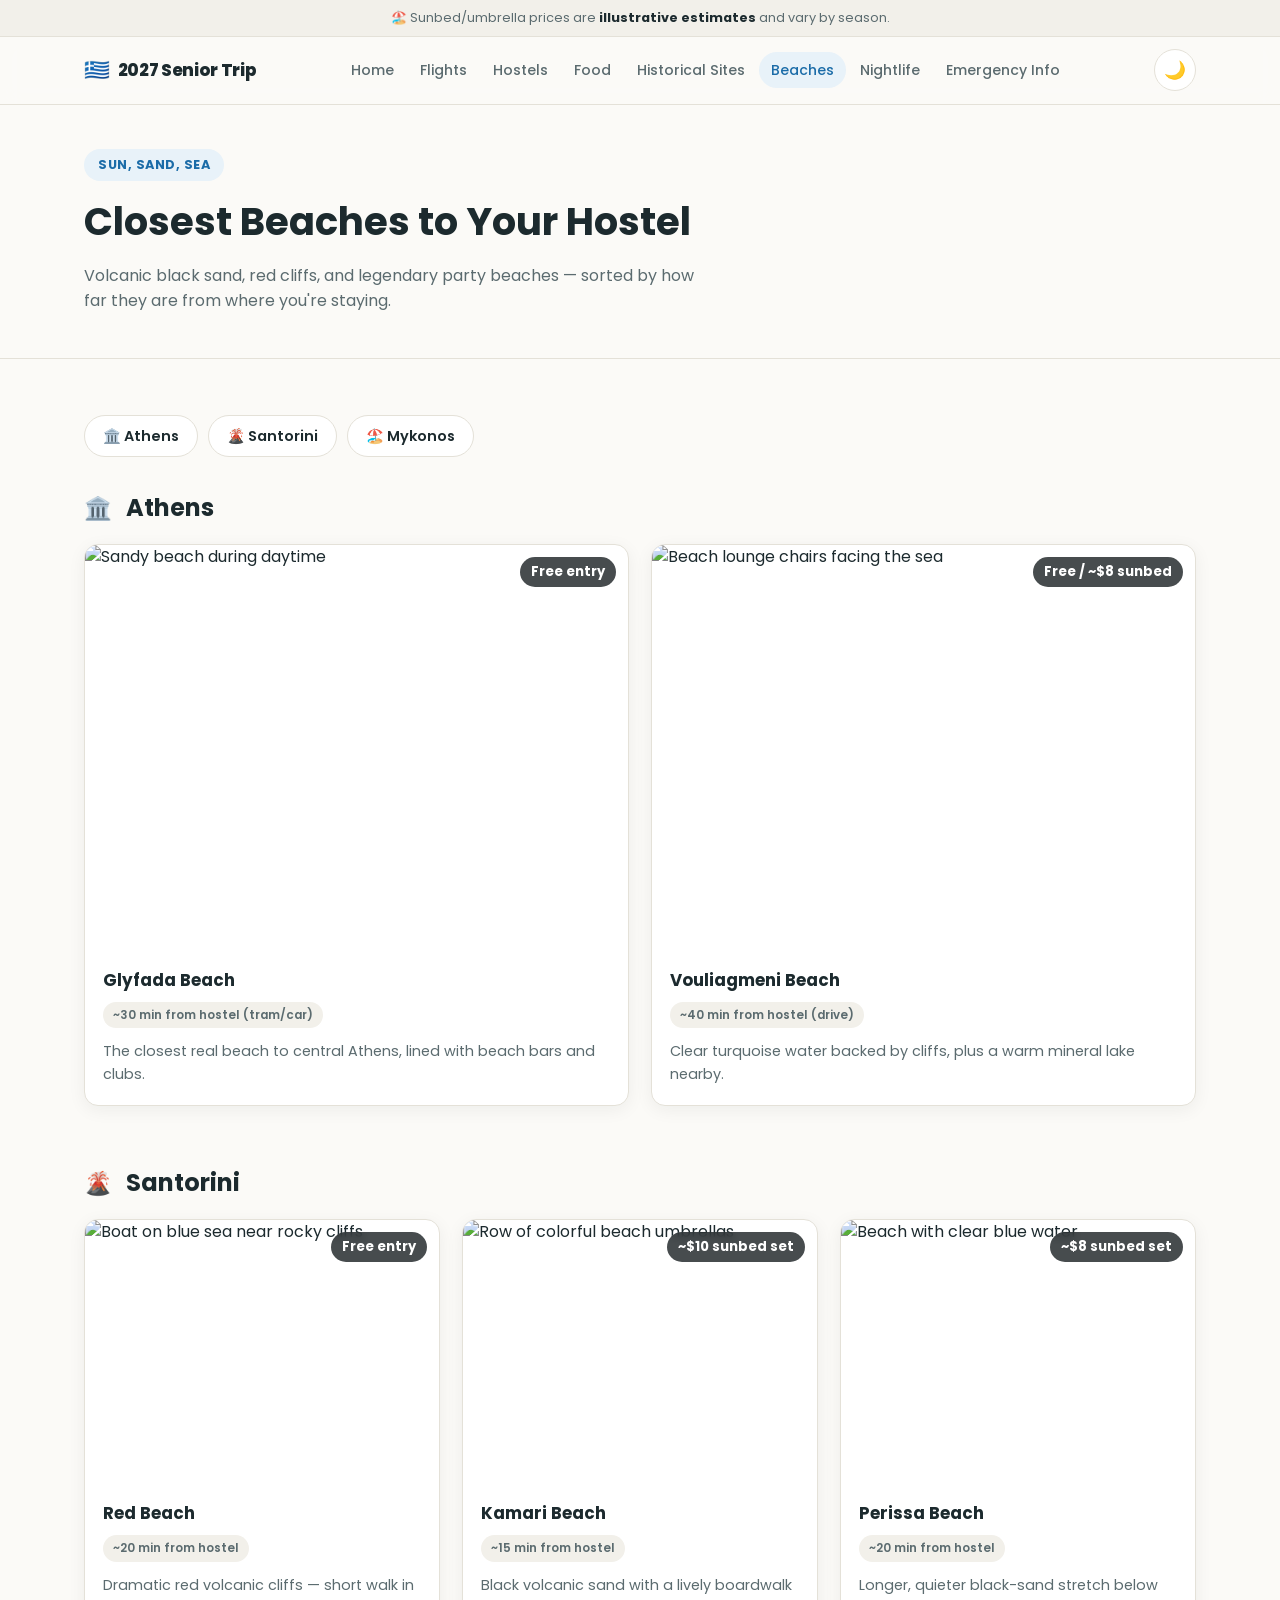
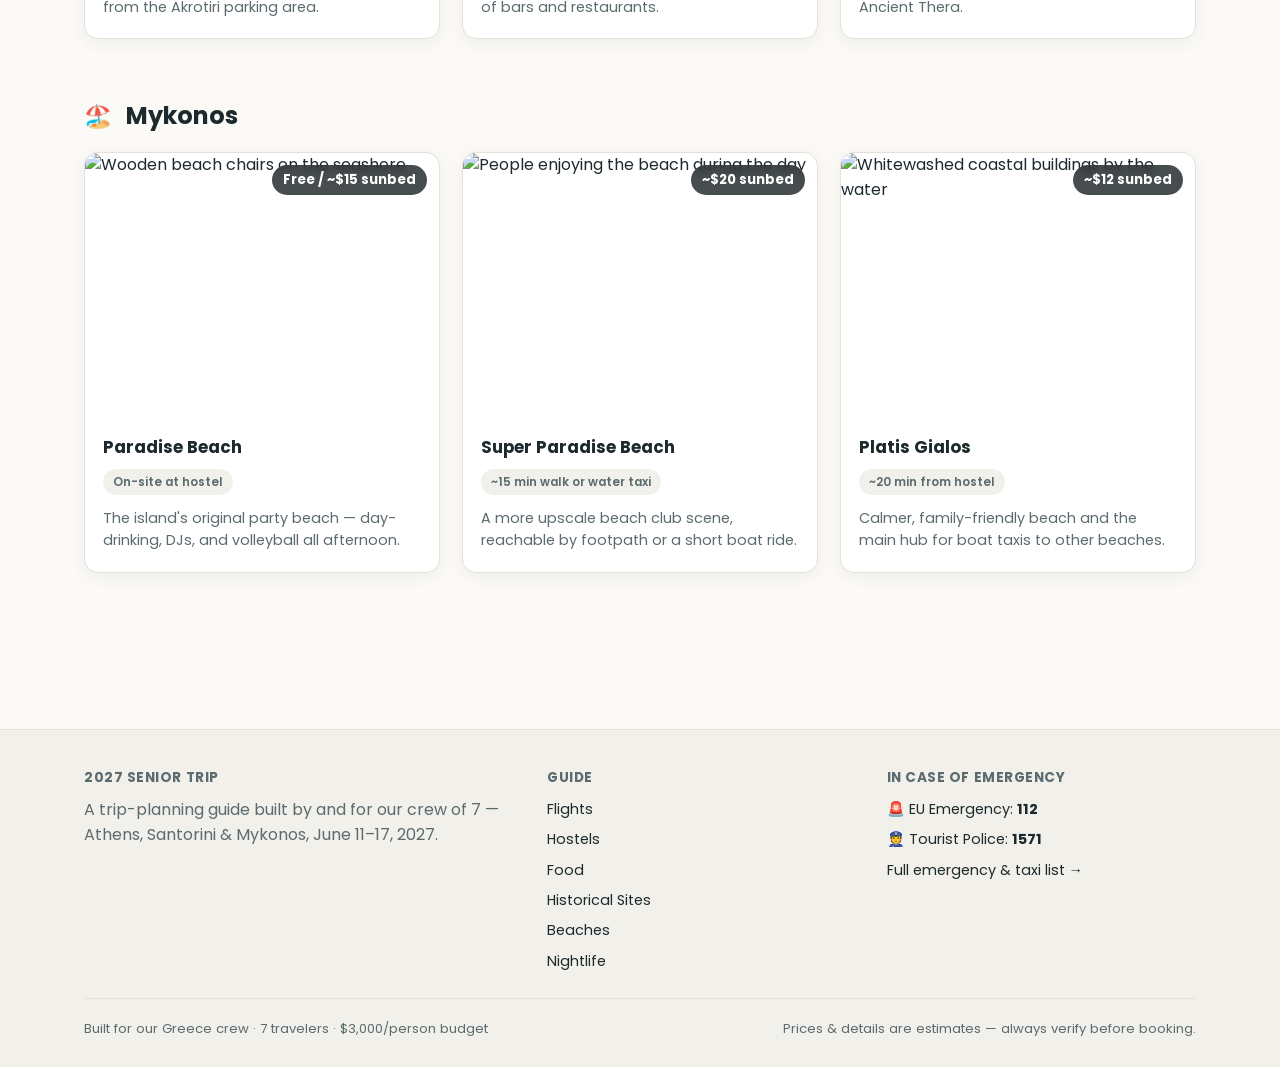
==== beaches.html @ 50410cc0 "Initial commit" ====
<!DOCTYPE html>
<html lang="en">
<head>
<meta charset="UTF-8">
<meta name="viewport" content="width=device-width, initial-scale=1.0">
<title>Beaches — 2027 Senior Trip</title>
<link rel="preconnect" href="https://fonts.googleapis.com">
<link href="https://fonts.googleapis.com/css2?family=Poppins:wght@400;500;600;700;800&display=swap" rel="stylesheet">
<link rel="stylesheet" href="css/style.css">
</head>
<body>

<div class="disclaimer-strip">🏖️ Sunbed/umbrella prices are <b>illustrative estimates</b> and vary by season.</div>

<nav class="site-nav">
  <div class="nav-inner">
    <a href="index.html" class="brand"><span class="flag">🇬🇷</span> 2027 Senior Trip</a>
    <ul class="nav-links">
      <li><a href="index.html">Home</a></li>
      <li><a href="flights.html">Flights</a></li>
      <li><a href="hostels.html">Hostels</a></li>
      <li><a href="food.html">Food</a></li>
      <li><a href="historical-sites.html">Historical Sites</a></li>
      <li><a href="beaches.html">Beaches</a></li>
      <li><a href="nightlife.html">Nightlife</a></li>
      <li><a href="emergency.html">Emergency Info</a></li>
    </ul>
    <div class="nav-right">
      <button class="theme-toggle" aria-label="Toggle dark mode">🌙</button>
      <button class="nav-toggle" aria-label="Toggle menu">☰</button>
    </div>
  </div>
</nav>

<header class="page-header">
  <div class="container">
    <span class="eyebrow">Sun, sand, sea</span>
    <h1>Closest Beaches to Your Hostel</h1>
    <p class="lede">Volcanic black sand, red cliffs, and legendary party beaches — sorted by how far they are from where you're staying.</p>
  </div>
</header>

<section>
  <div class="container">
    <div class="island-tabs">
      <a href="#athens">🏛️ Athens</a>
      <a href="#santorini">🌋 Santorini</a>
      <a href="#mykonos">🏖️ Mykonos</a>
    </div>

    <!-- ATHENS -->
    <div class="island-block" id="athens">
      <div class="island-block-head"><span class="island-flag">🏛️</span><h2>Athens</h2></div>
      <div class="grid grid-2">

        <div class="card">
          <div class="card-img">
            <img src="https://images.unsplash.com/photo-1565588514814-6a9e7bcd7657?auto=format&fit=crop&w=700&q=80" alt="Sandy beach during daytime">
            <span class="card-price-badge">Free entry</span>
          </div>
          <div class="card-body">
            <h3>Glyfada Beach</h3>
            <div class="card-meta"><span class="chip dist">~30 min from hostel (tram/car)</span></div>
            <p class="card-desc">The closest real beach to central Athens, lined with beach bars and clubs.</p>
          </div>
        </div>

        <div class="card">
          <div class="card-img">
            <img src="https://images.unsplash.com/photo-1471085507142-12355181f804?auto=format&fit=crop&w=700&q=80" alt="Beach lounge chairs facing the sea">
            <span class="card-price-badge">Free / ~$8 sunbed</span>
          </div>
          <div class="card-body">
            <h3>Vouliagmeni Beach</h3>
            <div class="card-meta"><span class="chip dist">~40 min from hostel (drive)</span></div>
            <p class="card-desc">Clear turquoise water backed by cliffs, plus a warm mineral lake nearby.</p>
          </div>
        </div>

      </div>
    </div>

    <!-- SANTORINI -->
    <div class="island-block" id="santorini">
      <div class="island-block-head"><span class="island-flag">🌋</span><h2>Santorini</h2></div>
      <div class="grid grid-3">

        <div class="card">
          <div class="card-img">
            <img src="https://images.unsplash.com/photo-1616763866684-b215941fae5e?auto=format&fit=crop&w=700&q=80" alt="Boat on blue sea near rocky cliffs">
            <span class="card-price-badge">Free entry</span>
          </div>
          <div class="card-body">
            <h3>Red Beach</h3>
            <div class="card-meta"><span class="chip dist">~20 min from hostel</span></div>
            <p class="card-desc">Dramatic red volcanic cliffs — short walk in from the Akrotiri parking area.</p>
          </div>
        </div>

        <div class="card">
          <div class="card-img">
            <img src="https://images.unsplash.com/photo-1561917657-09bd994eb04a?auto=format&fit=crop&w=700&q=80" alt="Row of colorful beach umbrellas">
            <span class="card-price-badge">~$10 sunbed set</span>
          </div>
          <div class="card-body">
            <h3>Kamari Beach</h3>
            <div class="card-meta"><span class="chip dist">~15 min from hostel</span></div>
            <p class="card-desc">Black volcanic sand with a lively boardwalk of bars and restaurants.</p>
          </div>
        </div>

        <div class="card">
          <div class="card-img">
            <img src="https://images.unsplash.com/photo-1664118145742-f2ad1c09c10b?auto=format&fit=crop&w=700&q=80" alt="Beach with clear blue water">
            <span class="card-price-badge">~$8 sunbed set</span>
          </div>
          <div class="card-body">
            <h3>Perissa Beach</h3>
            <div class="card-meta"><span class="chip dist">~20 min from hostel</span></div>
            <p class="card-desc">Longer, quieter black-sand stretch below Ancient Thera.</p>
          </div>
        </div>

      </div>
    </div>

    <!-- MYKONOS -->
    <div class="island-block" id="mykonos">
      <div class="island-block-head"><span class="island-flag">🏖️</span><h2>Mykonos</h2></div>
      <div class="grid grid-3">

        <div class="card">
          <div class="card-img">
            <img src="https://images.unsplash.com/photo-1602584386319-fa8eb4361c2c?auto=format&fit=crop&w=700&q=80" alt="Wooden beach chairs on the seashore">
            <span class="card-price-badge">Free / ~$15 sunbed</span>
          </div>
          <div class="card-body">
            <h3>Paradise Beach</h3>
            <div class="card-meta"><span class="chip dist">On-site at hostel</span></div>
            <p class="card-desc">The island's original party beach — day-drinking, DJs, and volleyball all afternoon.</p>
          </div>
        </div>

        <div class="card">
          <div class="card-img">
            <img src="https://images.unsplash.com/photo-1629271997643-6a1099968839?auto=format&fit=crop&w=700&q=80" alt="People enjoying the beach during the day">
            <span class="card-price-badge">~$20 sunbed</span>
          </div>
          <div class="card-body">
            <h3>Super Paradise Beach</h3>
            <div class="card-meta"><span class="chip dist">~15 min walk or water taxi</span></div>
            <p class="card-desc">A more upscale beach club scene, reachable by footpath or a short boat ride.</p>
          </div>
        </div>

        <div class="card">
          <div class="card-img">
            <img src="https://images.unsplash.com/photo-1602008194020-13ac6665ebdb?auto=format&fit=crop&w=700&q=80" alt="Whitewashed coastal buildings by the water">
            <span class="card-price-badge">~$12 sunbed</span>
          </div>
          <div class="card-body">
            <h3>Platis Gialos</h3>
            <div class="card-meta"><span class="chip dist">~20 min from hostel</span></div>
            <p class="card-desc">Calmer, family-friendly beach and the main hub for boat taxis to other beaches.</p>
          </div>
        </div>

      </div>
    </div>

  </div>
</section>

<footer>
  <div class="container">
    <div class="footer-grid">
      <div>
        <h4>2027 Senior Trip</h4>
        <p>A trip-planning guide built by and for our crew of 7 — Athens, Santorini &amp; Mykonos, June 11–17, 2027.</p>
      </div>
      <div>
        <h4>Guide</h4>
        <ul>
          <li><a href="flights.html">Flights</a></li>
          <li><a href="hostels.html">Hostels</a></li>
          <li><a href="food.html">Food</a></li>
          <li><a href="historical-sites.html">Historical Sites</a></li>
          <li><a href="beaches.html">Beaches</a></li>
          <li><a href="nightlife.html">Nightlife</a></li>
        </ul>
      </div>
      <div>
        <h4>In Case of Emergency</h4>
        <ul>
          <li>🚨 EU Emergency: <b>112</b></li>
          <li>👮 Tourist Police: <b>1571</b></li>
          <li><a href="emergency.html">Full emergency &amp; taxi list →</a></li>
        </ul>
      </div>
    </div>
    <div class="footer-bottom">
      <span>Built for our Greece crew · 7 travelers · $3,000/person budget</span>
      <span>Prices &amp; details are estimates — always verify before booking.</span>
    </div>
  </div>
</footer>

<script src="js/main.js"></script>
</body>
</html>
---- css/style.css ----
/* ===== 2027 Senior Trip — Design System ===== */

:root {
  --bg: #fbfaf7;
  --bg-alt: #f2f0ea;
  --card-bg: #ffffff;
  --text: #1c2a2e;
  --text-muted: #5b6b6f;
  --border: #e4e1d8;
  --accent: #1b6ca8;      /* aegean blue */
  --accent-2: #e0793e;    /* sunset terracotta */
  --accent-soft: #e8f2f9;
  --shadow: 0 4px 18px rgba(20, 30, 40, 0.06);
  --shadow-hover: 0 10px 28px rgba(20, 30, 40, 0.12);
  --radius: 14px;
  --nav-h: 68px;
  --max-w: 1160px;
  --success: #2e7d5b;
  --danger: #c23b3b;
}

[data-theme="dark"] {
  --bg: #12181c;
  --bg-alt: #1a2226;
  --card-bg: #1c262b;
  --text: #eef1f2;
  --text-muted: #9aabb0;
  --border: #2a353a;
  --accent: #5aa9dd;
  --accent-2: #f0975a;
  --accent-soft: #1f3140;
  --shadow: 0 4px 18px rgba(0, 0, 0, 0.35);
  --shadow-hover: 0 10px 30px rgba(0, 0, 0, 0.5);
}

* { box-sizing: border-box; }
html { scroll-behavior: smooth; }

body {
  margin: 0;
  font-family: 'Poppins', -apple-system, BlinkMacSystemFont, 'Segoe UI', Roboto, sans-serif;
  background: var(--bg);
  color: var(--text);
  transition: background .25s ease, color .25s ease;
  line-height: 1.55;
}

img { max-width: 100%; display: block; object-fit: cover; }
a { color: inherit; text-decoration: none; }
h1, h2, h3, h4 { font-weight: 700; line-height: 1.2; margin: 0 0 .5em; }
p { margin: 0 0 1em; color: var(--text-muted); }
.container { max-width: var(--max-w); margin: 0 auto; padding: 0 24px; }

/* ===== Nav ===== */
.site-nav {
  position: sticky; top: 0; z-index: 100;
  height: var(--nav-h);
  display: flex; align-items: center;
  background: color-mix(in srgb, var(--bg) 88%, transparent);
  backdrop-filter: blur(10px);
  border-bottom: 1px solid var(--border);
}
.nav-inner {
  width: 100%; max-width: var(--max-w); margin: 0 auto; padding: 0 24px;
  display: flex; align-items: center; justify-content: space-between;
}
.brand {
  display: flex; align-items: center; gap: 8px; flex-shrink: 0;
  font-weight: 800; font-size: 1.05rem; letter-spacing: -.02em; white-space: nowrap;
}
.brand .flag { font-size: 1.3rem; }
.nav-links {
  display: flex; align-items: center; gap: 2px; list-style: none; margin: 0; padding: 0;
}
.nav-links li { margin: 0; }
.nav-links a {
  padding: 8px 12px; border-radius: 999px; font-size: .88rem; font-weight: 500;
  color: var(--text-muted); transition: background .2s, color .2s;
  white-space: nowrap;
}
@media (max-width: 1080px) and (min-width: 881px) {
  .nav-links a { padding: 8px 9px; font-size: .8rem; }
}
.nav-links a:hover, .nav-links a.active {
  background: var(--accent-soft); color: var(--accent);
}
.nav-right { display: flex; align-items: center; gap: 10px; }

.theme-toggle {
  width: 42px; height: 42px; border-radius: 50%;
  border: 1px solid var(--border); background: var(--card-bg);
  display: flex; align-items: center; justify-content: center;
  cursor: pointer; font-size: 1.1rem; transition: transform .15s, box-shadow .2s;
}
.theme-toggle:hover { box-shadow: var(--shadow); transform: translateY(-1px); }

.nav-toggle {
  display: none; width: 42px; height: 42px; border-radius: 10px;
  border: 1px solid var(--border); background: var(--card-bg); cursor: pointer;
  font-size: 1.2rem;
}

@media (max-width: 880px) {
  .nav-links {
    position: fixed; top: var(--nav-h); left: 0; right: 0;
    flex-direction: column; align-items: stretch; gap: 4px;
    background: var(--bg); border-bottom: 1px solid var(--border);
    padding: 10px 16px 16px; transform: translateY(-130%); opacity: 0;
    transition: transform .25s ease, opacity .25s ease; pointer-events: none;
  }
  .nav-links.open { transform: translateY(0); opacity: 1; pointer-events: auto; }
  .nav-links a { display: block; padding: 12px 14px; }
  .nav-toggle { display: block; }
}

/* ===== Hero ===== */
.hero {
  position: relative; padding: 64px 0 56px; overflow: hidden;
}
.hero-grid {
  display: grid; grid-template-columns: 1.1fr .9fr; gap: 40px; align-items: center;
}
.hero-grid > * { min-width: 0; }
@media (max-width: 760px) {
  .hero-grid { grid-template-columns: 1fr; }
  .hero-media { order: -1; }
}
.eyebrow {
  display: inline-flex; align-items: center; gap: 8px;
  background: var(--accent-soft); color: var(--accent);
  font-size: .8rem; font-weight: 700; letter-spacing: .04em; text-transform: uppercase;
  padding: 6px 14px; border-radius: 999px; margin-bottom: 18px;
}
.hero h1 { font-size: clamp(2.1rem, 4.2vw, 3.2rem); margin-bottom: .35em; }
.hero .lede { font-size: 1.08rem; max-width: 46ch; }
.hero-stats { display: flex; gap: 28px; margin-top: 28px; flex-wrap: wrap; }
.hero-stat .num { font-size: 1.5rem; font-weight: 800; color: var(--accent); }
.hero-stat .label { font-size: .82rem; color: var(--text-muted); }
.hero-media {
  border-radius: 20px; overflow: hidden; box-shadow: var(--shadow-hover);
  aspect-ratio: 4/3;
}
.hero-media img { width: 100%; height: 100%; }

/* Page header for inner pages */
.page-header { padding: 44px 0 28px; border-bottom: 1px solid var(--border); }
.page-header h1 { font-size: clamp(1.8rem, 3vw, 2.4rem); }
.page-header .lede { max-width: 62ch; }

/* ===== Buttons ===== */
.btn {
  display: inline-flex; align-items: center; gap: 8px;
  padding: 12px 22px; border-radius: 999px; font-weight: 600; font-size: .95rem;
  border: 1px solid transparent; cursor: pointer; transition: transform .15s, box-shadow .2s, background .2s;
}
.btn-primary { background: var(--accent); color: #fff; }
.btn-primary:hover { transform: translateY(-2px); box-shadow: var(--shadow-hover); }
.btn-ghost { background: var(--card-bg); border-color: var(--border); color: var(--text); }
.btn-ghost:hover { border-color: var(--accent); color: var(--accent); }
.btn-sm { padding: 8px 16px; font-size: .82rem; }

/* ===== Sections ===== */
section { padding: 56px 0; }
.section-head { display: flex; align-items: flex-end; justify-content: space-between; gap: 20px; margin-bottom: 30px; flex-wrap: wrap; }
.section-head h2 { font-size: clamp(1.4rem, 2.4vw, 1.9rem); }
.section-tag { color: var(--accent-2); font-weight: 700; font-size: .8rem; text-transform: uppercase; letter-spacing: .05em; }

.alt-bg { background: var(--bg-alt); }

/* Island quick nav tabs */
.island-tabs {
  display: flex; gap: 10px; flex-wrap: wrap; margin-bottom: 34px;
}
.island-tabs a {
  padding: 9px 18px; border-radius: 999px; border: 1px solid var(--border);
  background: var(--card-bg); font-weight: 600; font-size: .9rem;
}
.island-tabs a:hover { border-color: var(--accent); color: var(--accent); }

.island-block { margin-bottom: 60px; scroll-margin-top: calc(var(--nav-h) + 16px); }
.island-block-head { display: flex; align-items: center; gap: 14px; margin-bottom: 18px; }
.island-block-head h2 { margin: 0; }
.island-flag { font-size: 1.4rem; }

/* ===== Cards / Grid ===== */
.grid { display: grid; gap: 22px; }
.grid-3 { grid-template-columns: repeat(3, 1fr); }
.grid-2 { grid-template-columns: repeat(2, 1fr); }
.grid-4 { grid-template-columns: repeat(4, 1fr); }
@media (max-width: 960px) { .grid-3, .grid-4 { grid-template-columns: repeat(2, 1fr); } }
@media (max-width: 620px) { .grid-3, .grid-4, .grid-2 { grid-template-columns: 1fr; } }

.card {
  background: var(--card-bg); border: 1px solid var(--border); border-radius: var(--radius);
  overflow: hidden; box-shadow: var(--shadow); transition: transform .2s, box-shadow .2s;
  display: flex; flex-direction: column;
}
.card:hover { transform: translateY(-4px); box-shadow: var(--shadow-hover); }
.card-img { aspect-ratio: 4/3; overflow: hidden; position: relative; }
.card-img img { width: 100%; height: 100%; transition: transform .4s ease; }
.card:hover .card-img img { transform: scale(1.06); }
.card-price-badge {
  position: absolute; top: 12px; right: 12px;
  background: rgba(20,26,29,.78); color: #fff; font-weight: 700; font-size: .82rem;
  padding: 5px 11px; border-radius: 999px; backdrop-filter: blur(4px);
}
.card-body { padding: 18px 18px 20px; display: flex; flex-direction: column; gap: 8px; flex: 1; }
.card-body h3 { font-size: 1.05rem; margin-bottom: 2px; }
.card-meta { display: flex; flex-wrap: wrap; gap: 6px; margin: 2px 0 4px; }
.chip {
  font-size: .74rem; font-weight: 600; padding: 4px 10px; border-radius: 999px;
  background: var(--accent-soft); color: var(--accent); display: inline-flex; align-items: center; gap: 4px;
}
.chip.rating { background: #fff4e0; color: #a8681a; }
[data-theme="dark"] .chip.rating { background: #3a2d18; color: #f0b35a; }
.chip.dist { background: var(--bg-alt); color: var(--text-muted); }
.card-desc { font-size: .9rem; margin-bottom: 0; }
.card-foot { margin-top: auto; padding-top: 10px; border-top: 1px dashed var(--border); font-size: .82rem; color: var(--text-muted); display: flex; justify-content: space-between; gap: 10px; }

/* Distance list */
.dist-list { list-style: none; margin: 0; padding: 0; display: flex; flex-direction: column; gap: 6px; }
.dist-list li { display: flex; justify-content: space-between; font-size: .85rem; color: var(--text-muted); border-bottom: 1px dotted var(--border); padding-bottom: 6px; }
.dist-list li:last-child { border-bottom: none; }
.dist-list b { color: var(--text); font-weight: 600; }

/* Flight comparison table */
.table-wrap { overflow-x: auto; border-radius: var(--radius); border: 1px solid var(--border); }
table { width: 100%; border-collapse: collapse; background: var(--card-bg); min-width: 620px; }
th, td { text-align: left; padding: 14px 16px; font-size: .9rem; border-bottom: 1px solid var(--border); }
th { background: var(--bg-alt); color: var(--text-muted); font-weight: 700; font-size: .78rem; text-transform: uppercase; letter-spacing: .04em; }
tr:last-child td { border-bottom: none; }
td.price { font-weight: 800; color: var(--accent); }

/* Budget bar */
.budget-wrap { display: grid; grid-template-columns: 1.1fr .9fr; gap: 30px; align-items: start; }
@media (max-width: 860px) { .budget-wrap { grid-template-columns: 1fr; } }
.budget-row { display: flex; align-items: center; gap: 14px; margin-bottom: 16px; }
.budget-row .label { width: 130px; font-size: .88rem; font-weight: 600; flex-shrink: 0; }
.budget-row .bar-track { flex: 1; height: 10px; border-radius: 999px; background: var(--bg-alt); overflow: hidden; }
.budget-row .bar-fill { height: 100%; border-radius: 999px; background: linear-gradient(90deg, var(--accent), var(--accent-2)); }
.budget-row .amt { width: 64px; text-align: right; font-size: .85rem; font-weight: 700; }
.budget-total { display: flex; justify-content: space-between; align-items: baseline; padding-top: 14px; margin-top: 6px; border-top: 1px solid var(--border); }
.budget-total .num { font-size: 1.8rem; font-weight: 800; color: var(--accent); }

/* Itinerary timeline */
.timeline { position: relative; padding-left: 30px; }
.timeline::before { content: ''; position: absolute; left: 9px; top: 6px; bottom: 6px; width: 2px; background: var(--border); }
.tl-item { position: relative; padding-bottom: 26px; }
.tl-item:last-child { padding-bottom: 0; }
.tl-item::before { content: ''; position: absolute; left: -30px; top: 4px; width: 18px; height: 18px; border-radius: 50%; background: var(--accent-soft); border: 2px solid var(--accent); }
.tl-day { font-size: .78rem; font-weight: 700; color: var(--accent-2); text-transform: uppercase; letter-spacing: .04em; }
.tl-item h4 { margin: 2px 0 4px; font-size: 1.05rem; }

/* Emergency numbers */
.emergency-banner {
  background: var(--accent-2); color: #fff; border-radius: var(--radius);
  padding: 20px 26px; display: flex; justify-content: space-between; align-items: center;
  gap: 16px; flex-wrap: wrap; margin-bottom: 40px;
}
.emergency-banner strong { font-size: 1.1rem; }
.num-card { background: var(--card-bg); border: 1px solid var(--border); border-radius: var(--radius); padding: 20px; text-align: center; box-shadow: var(--shadow); }
.num-card .digits { font-size: 1.7rem; font-weight: 800; color: var(--danger); letter-spacing: .02em; }
.num-card .who { font-weight: 600; margin-top: 4px; }
.num-card .sub { font-size: .8rem; color: var(--text-muted); }

.info-callout {
  background: var(--accent-soft); border: 1px solid var(--border); border-left: 4px solid var(--accent);
  border-radius: 10px; padding: 16px 18px; font-size: .88rem; color: var(--text);
}
.info-callout b { color: var(--accent); }
.warn-callout { border-left-color: var(--danger); background: color-mix(in srgb, var(--danger) 8%, var(--bg-alt)); }

/* Footer */
footer { border-top: 1px solid var(--border); padding: 40px 0 28px; margin-top: 40px; background: var(--bg-alt); }
.footer-grid { display: grid; grid-template-columns: 1.4fr 1fr 1fr; gap: 30px; margin-bottom: 26px; }
@media (max-width: 700px) { .footer-grid { grid-template-columns: 1fr; } }
.footer-grid h4 { font-size: .85rem; text-transform: uppercase; letter-spacing: .04em; color: var(--text-muted); margin-bottom: 12px; }
.footer-grid ul { list-style: none; margin: 0; padding: 0; display: flex; flex-direction: column; gap: 8px; font-size: .9rem; }
.footer-bottom { border-top: 1px solid var(--border); padding-top: 20px; font-size: .82rem; color: var(--text-muted); display: flex; justify-content: space-between; flex-wrap: wrap; gap: 10px; }

.disclaimer-strip {
  background: var(--bg-alt); border-bottom: 1px solid var(--border);
  font-size: .8rem; color: var(--text-muted); text-align: center; padding: 8px 16px;
}
.disclaimer-strip b { color: var(--text); }

/* Utility */
.mt-0 { margin-top: 0; }
.text-center { text-align: center; }
.flex-center { display: flex; align-items: center; justify-content: center; }
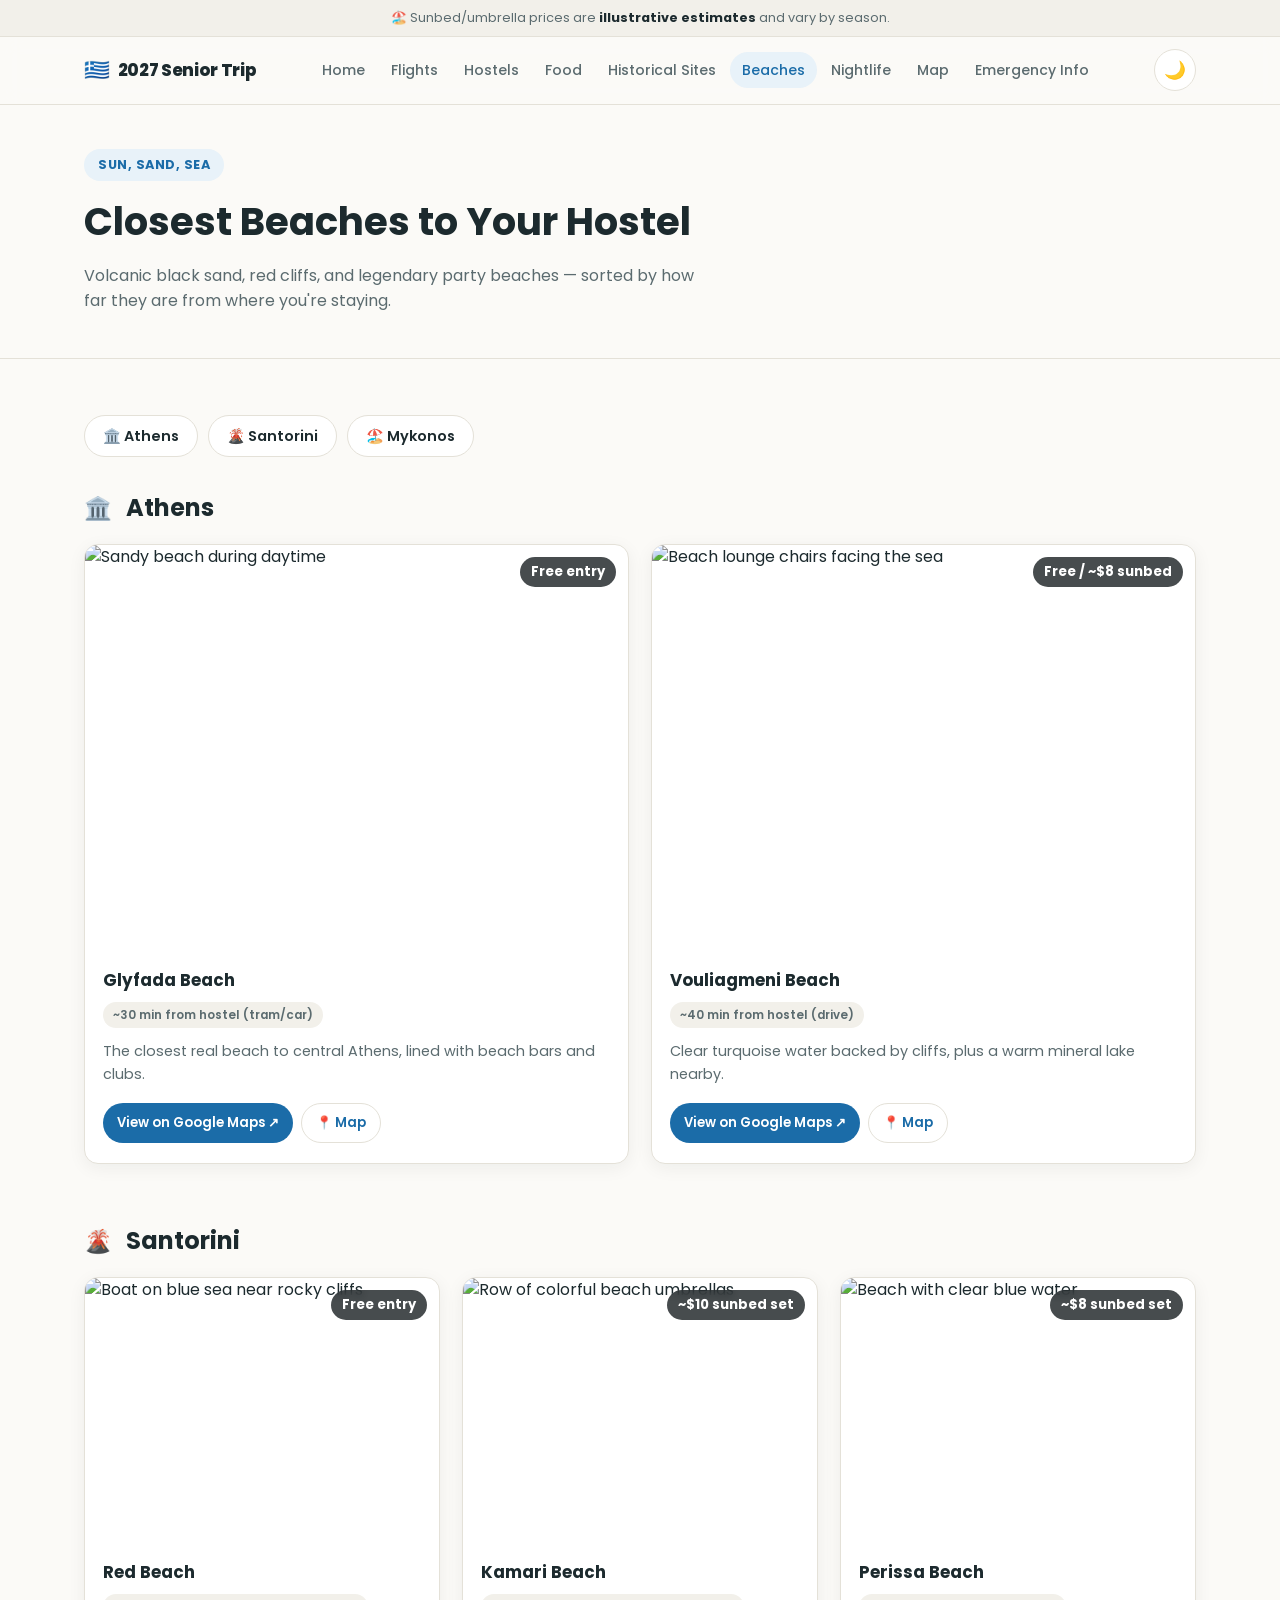
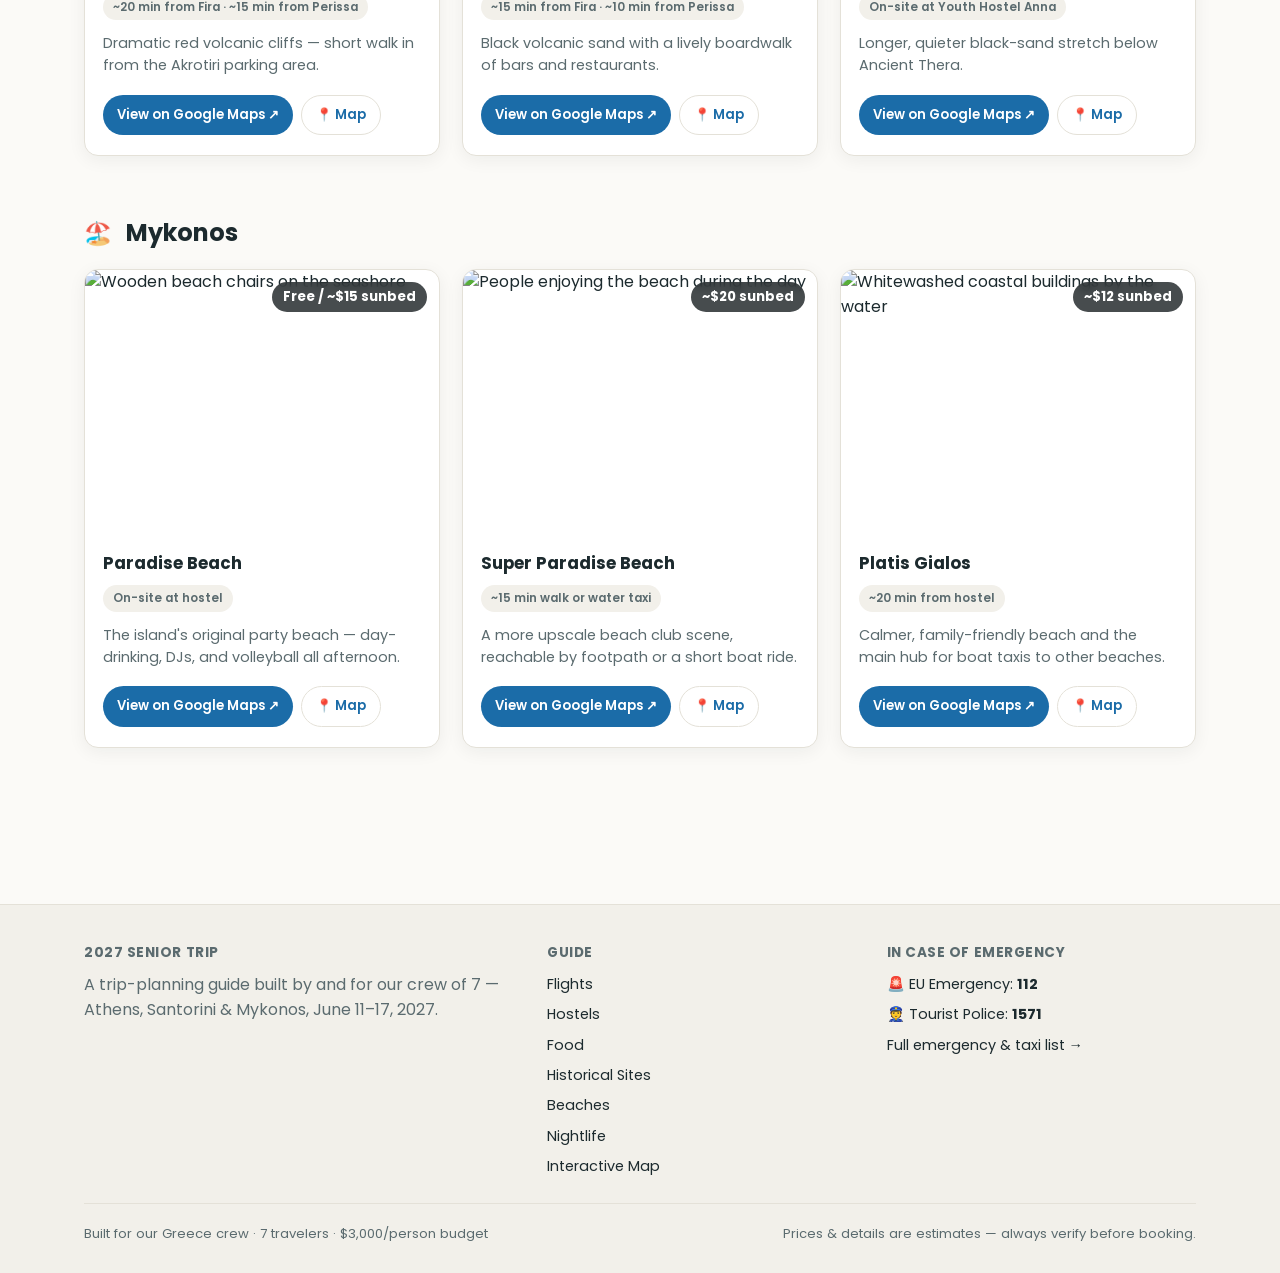
==== commit c6b81721: "Updated flights page" ====
--- a/beaches.html
+++ b/beaches.html
@@ -23,6 +23,7 @@
       <li><a href="historical-sites.html">Historical Sites</a></li>
       <li><a href="beaches.html">Beaches</a></li>
       <li><a href="nightlife.html">Nightlife</a></li>
+      <li><a href="map.html">Map</a></li>
       <li><a href="emergency.html">Emergency Info</a></li>
     </ul>
     <div class="nav-right">
@@ -62,6 +63,7 @@
             <h3>Glyfada Beach</h3>
             <div class="card-meta"><span class="chip dist">~30 min from hostel (tram/car)</span></div>
             <p class="card-desc">The closest real beach to central Athens, lined with beach bars and clubs.</p>
+            <div class="card-link-row"><a class="card-link-btn" href="https://www.google.com/maps/search/?api=1&query=Glyfada+Beach+Athens+Greece" target="_blank" rel="noopener">View on Google Maps ↗</a><a class="card-link-btn secondary" href="map.html?id=glyfada-beach">📍 Map</a></div>
           </div>
         </div>
 
@@ -74,6 +76,7 @@
             <h3>Vouliagmeni Beach</h3>
             <div class="card-meta"><span class="chip dist">~40 min from hostel (drive)</span></div>
             <p class="card-desc">Clear turquoise water backed by cliffs, plus a warm mineral lake nearby.</p>
+            <div class="card-link-row"><a class="card-link-btn" href="https://www.google.com/maps/search/?api=1&query=Vouliagmeni+Beach+Athens+Greece" target="_blank" rel="noopener">View on Google Maps ↗</a><a class="card-link-btn secondary" href="map.html?id=vouliagmeni-beach">📍 Map</a></div>
           </div>
         </div>
 
@@ -92,8 +95,9 @@
           </div>
           <div class="card-body">
             <h3>Red Beach</h3>
-            <div class="card-meta"><span class="chip dist">~20 min from hostel</span></div>
+            <div class="card-meta"><span class="chip dist">~20 min from Fira · ~15 min from Perissa</span></div>
             <p class="card-desc">Dramatic red volcanic cliffs — short walk in from the Akrotiri parking area.</p>
+            <div class="card-link-row"><a class="card-link-btn" href="https://www.google.com/maps/search/?api=1&query=Red+Beach+Santorini+Greece" target="_blank" rel="noopener">View on Google Maps ↗</a><a class="card-link-btn secondary" href="map.html?id=red-beach">📍 Map</a></div>
           </div>
         </div>
 
@@ -104,8 +108,9 @@
           </div>
           <div class="card-body">
             <h3>Kamari Beach</h3>
-            <div class="card-meta"><span class="chip dist">~15 min from hostel</span></div>
+            <div class="card-meta"><span class="chip dist">~15 min from Fira · ~10 min from Perissa</span></div>
             <p class="card-desc">Black volcanic sand with a lively boardwalk of bars and restaurants.</p>
+            <div class="card-link-row"><a class="card-link-btn" href="https://www.google.com/maps/search/?api=1&query=Kamari+Beach+Santorini+Greece" target="_blank" rel="noopener">View on Google Maps ↗</a><a class="card-link-btn secondary" href="map.html?id=kamari-beach">📍 Map</a></div>
           </div>
         </div>
 
@@ -116,8 +121,9 @@
           </div>
           <div class="card-body">
             <h3>Perissa Beach</h3>
-            <div class="card-meta"><span class="chip dist">~20 min from hostel</span></div>
+            <div class="card-meta"><span class="chip dist">On-site at Youth Hostel Anna</span></div>
             <p class="card-desc">Longer, quieter black-sand stretch below Ancient Thera.</p>
+            <div class="card-link-row"><a class="card-link-btn" href="https://www.google.com/maps/search/?api=1&query=Perissa+Beach+Santorini+Greece" target="_blank" rel="noopener">View on Google Maps ↗</a><a class="card-link-btn secondary" href="map.html?id=perissa-beach">📍 Map</a></div>
           </div>
         </div>
 
@@ -138,6 +144,7 @@
             <h3>Paradise Beach</h3>
             <div class="card-meta"><span class="chip dist">On-site at hostel</span></div>
             <p class="card-desc">The island's original party beach — day-drinking, DJs, and volleyball all afternoon.</p>
+            <div class="card-link-row"><a class="card-link-btn" href="https://www.google.com/maps/search/?api=1&query=Paradise+Beach+Mykonos+Greece" target="_blank" rel="noopener">View on Google Maps ↗</a><a class="card-link-btn secondary" href="map.html?id=paradise-beach">📍 Map</a></div>
           </div>
         </div>
 
@@ -150,6 +157,7 @@
             <h3>Super Paradise Beach</h3>
             <div class="card-meta"><span class="chip dist">~15 min walk or water taxi</span></div>
             <p class="card-desc">A more upscale beach club scene, reachable by footpath or a short boat ride.</p>
+            <div class="card-link-row"><a class="card-link-btn" href="https://www.google.com/maps/search/?api=1&query=Super+Paradise+Beach+Mykonos+Greece" target="_blank" rel="noopener">View on Google Maps ↗</a><a class="card-link-btn secondary" href="map.html?id=super-paradise-beach">📍 Map</a></div>
           </div>
         </div>
 
@@ -162,6 +170,7 @@
             <h3>Platis Gialos</h3>
             <div class="card-meta"><span class="chip dist">~20 min from hostel</span></div>
             <p class="card-desc">Calmer, family-friendly beach and the main hub for boat taxis to other beaches.</p>
+            <div class="card-link-row"><a class="card-link-btn" href="https://www.google.com/maps/search/?api=1&query=Platis+Gialos+Mykonos+Greece" target="_blank" rel="noopener">View on Google Maps ↗</a><a class="card-link-btn secondary" href="map.html?id=platis-gialos">📍 Map</a></div>
           </div>
         </div>
 
@@ -187,6 +196,7 @@
           <li><a href="historical-sites.html">Historical Sites</a></li>
           <li><a href="beaches.html">Beaches</a></li>
           <li><a href="nightlife.html">Nightlife</a></li>
+          <li><a href="map.html">Interactive Map</a></li>
         </ul>
       </div>
       <div>
--- a/css/style.css
+++ b/css/style.css
@@ -284,6 +284,66 @@
 }
 .disclaimer-strip b { color: var(--text); }
 
+/* Card commercial/booking link button */
+.card-link-btn {
+  display: inline-flex; align-items: center; justify-content: center; gap: 6px;
+  margin-top: 6px; padding: 9px 14px; border-radius: 999px;
+  background: var(--accent); color: #fff; font-weight: 600; font-size: .82rem;
+  text-align: center; transition: transform .15s, box-shadow .2s;
+}
+.card-link-btn:hover { transform: translateY(-1px); box-shadow: var(--shadow-hover); }
+.card-link-row { display: flex; gap: 8px; flex-wrap: wrap; margin-top: 4px; }
+.card-link-btn.secondary { background: var(--card-bg); color: var(--accent); border: 1px solid var(--border); }
+
+/* ===== Map Page ===== */
+.map-shell {
+  display: grid; grid-template-columns: 340px 1fr;
+  height: calc(100vh - var(--nav-h) - 33px);
+  min-height: 520px;
+}
+.map-sidebar {
+  border-right: 1px solid var(--border); background: var(--bg-alt);
+  display: flex; flex-direction: column; overflow: hidden;
+}
+.map-filters { padding: 16px; border-bottom: 1px solid var(--border); display: flex; flex-direction: column; gap: 10px; }
+.filter-row { display: flex; gap: 6px; flex-wrap: wrap; }
+.filter-chip {
+  border: 1px solid var(--border); background: var(--card-bg); color: var(--text-muted);
+  padding: 6px 12px; border-radius: 999px; font-size: .78rem; font-weight: 600; cursor: pointer;
+  transition: background .15s, color .15s, border-color .15s;
+}
+.filter-chip.active { background: var(--accent); color: #fff; border-color: var(--accent); }
+.map-list { flex: 1; overflow-y: auto; padding: 8px 10px; }
+.map-list-item {
+  padding: 10px 12px; border-radius: 10px; cursor: pointer; margin-bottom: 4px;
+  border: 1px solid transparent; transition: background .15s, border-color .15s;
+}
+.map-list-item:hover { background: var(--card-bg); }
+.map-list-item.active { background: var(--accent-soft); border-color: var(--accent); }
+.map-list-item .mli-title { font-weight: 700; font-size: .88rem; display: flex; align-items: center; gap: 6px; }
+.map-list-item .mli-meta { font-size: .76rem; color: var(--text-muted); margin-top: 2px; }
+.map-nav-controls {
+  display: flex; gap: 8px; padding: 12px 16px; border-top: 1px solid var(--border); background: var(--bg-alt);
+}
+.map-nav-controls .btn { flex: 1; justify-content: center; }
+#map-canvas { width: 100%; height: 100%; background: var(--bg-alt); }
+@media (max-width: 880px) {
+  .map-shell { grid-template-columns: 1fr; height: auto; }
+  #map-canvas { height: 60vh; }
+  .map-sidebar { height: 60vh; order: 2; }
+}
+.leaflet-popup-content-wrapper { background: var(--card-bg); color: var(--text); border-radius: 12px; }
+.leaflet-popup-tip { background: var(--card-bg); }
+.map-popup h4 { margin: 0 0 4px; font-size: 1rem; }
+.map-popup .chip { margin-right: 4px; }
+.map-popup a.btn { margin-top: 8px; }
+.marker-pin {
+  width: 30px; height: 30px; border-radius: 50% 50% 50% 0; transform: rotate(-45deg);
+  display: flex; align-items: center; justify-content: center; box-shadow: 0 2px 6px rgba(0,0,0,.4);
+  border: 2px solid #fff;
+}
+.marker-pin span { transform: rotate(45deg); font-size: 15px; }
+
 /* Utility */
 .mt-0 { margin-top: 0; }
 .text-center { text-align: center; }
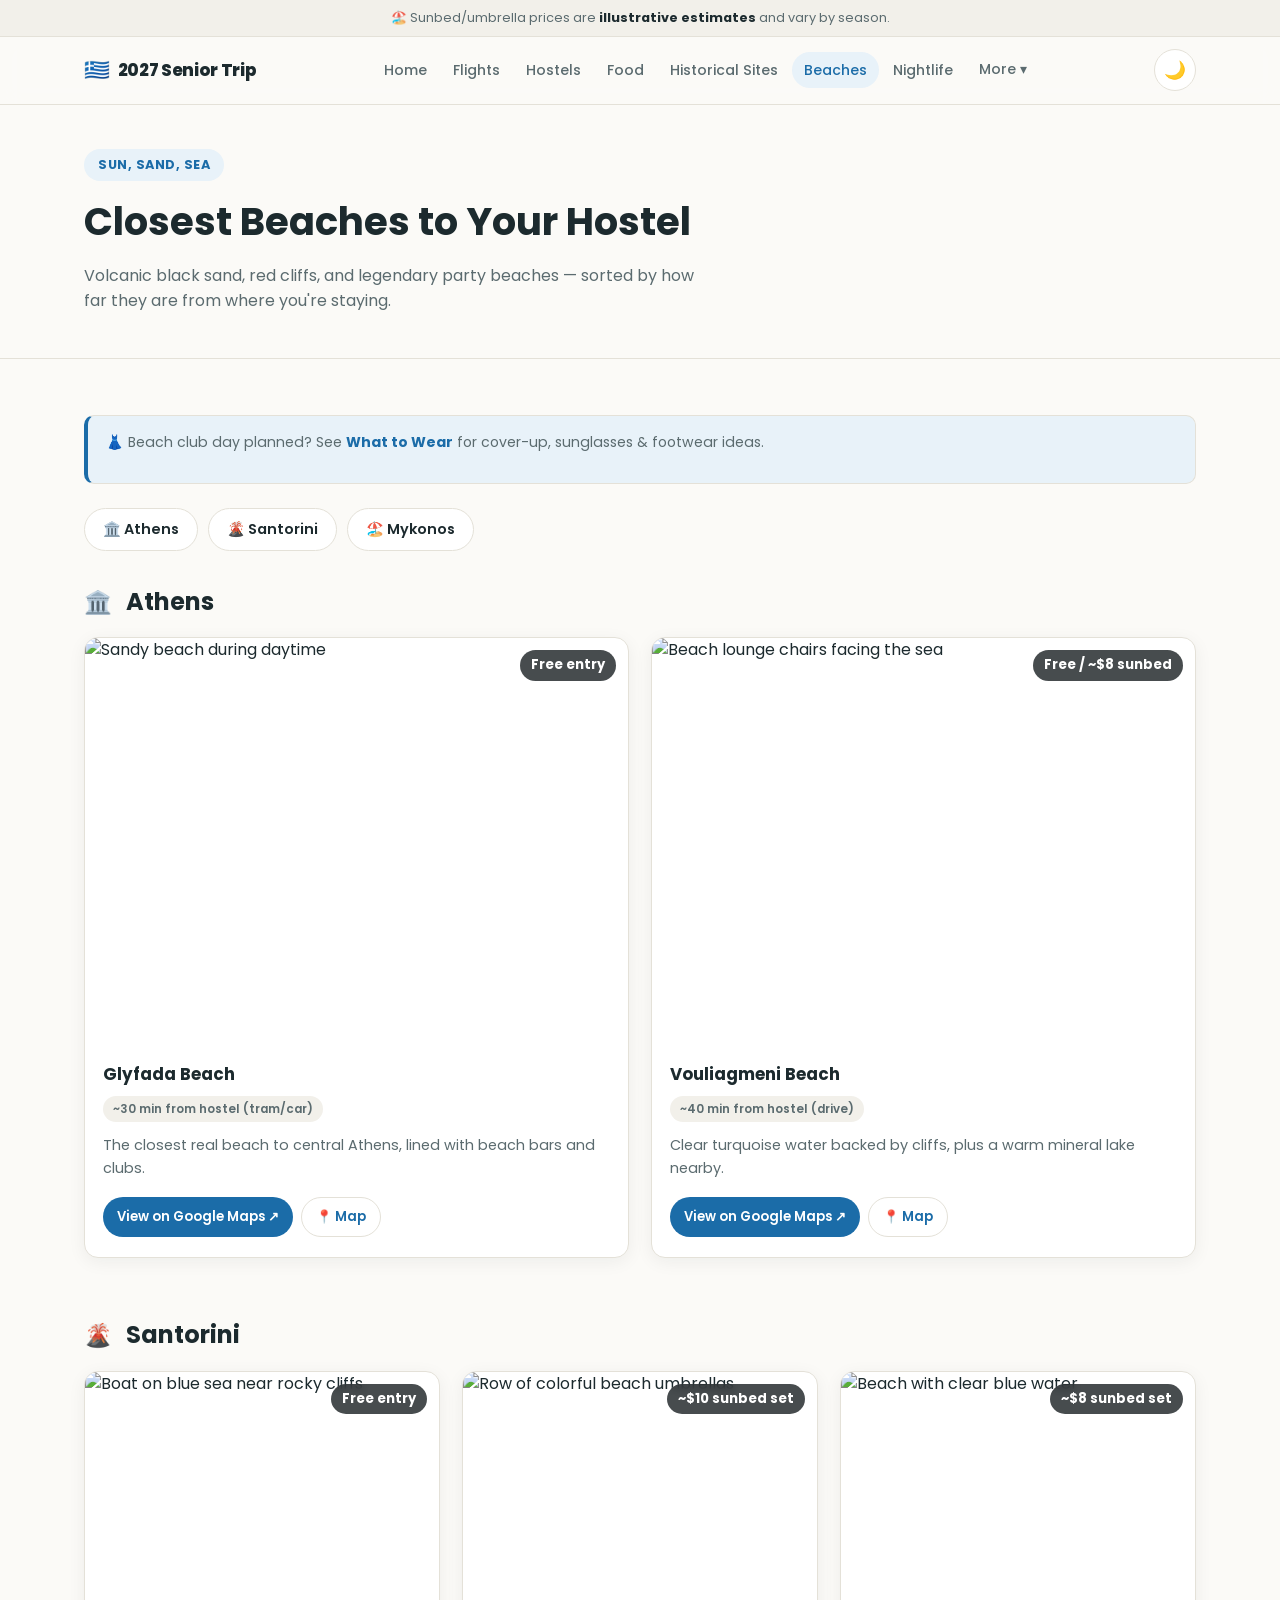
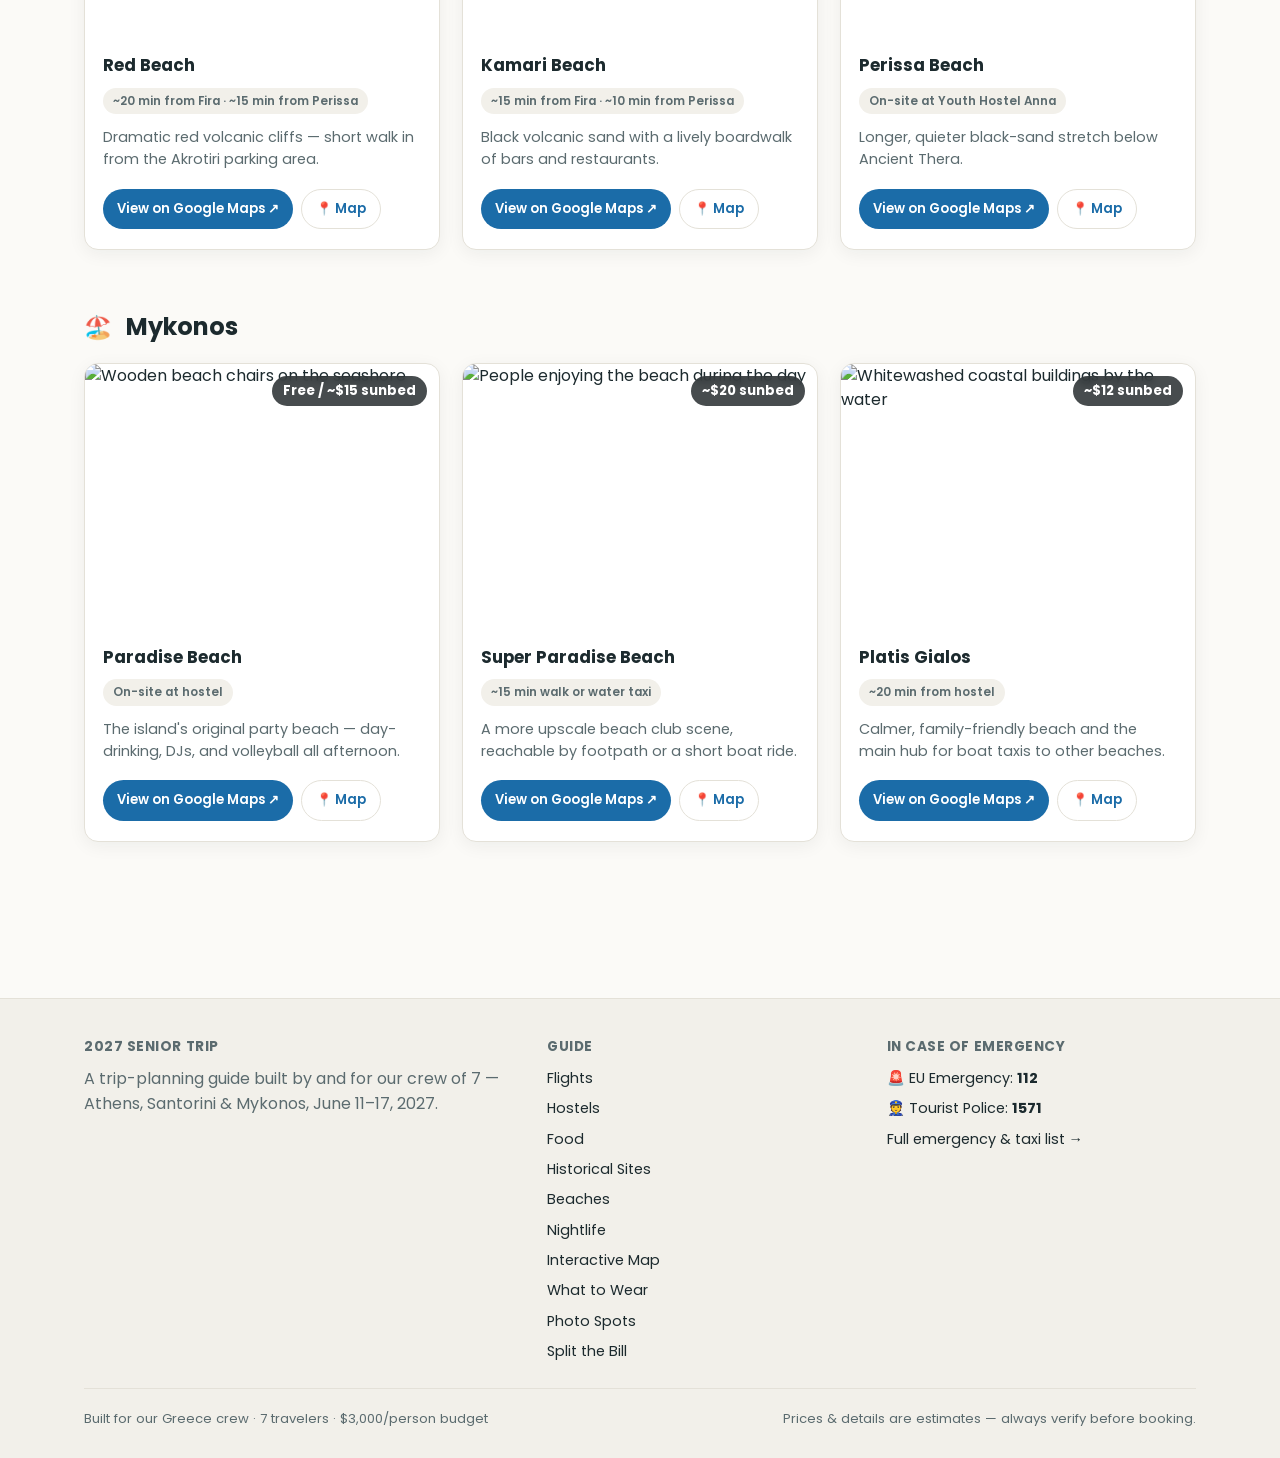
==== commit dcc23fda: "Updated flights page" ====
--- a/beaches.html
+++ b/beaches.html
@@ -23,8 +23,16 @@
       <li><a href="historical-sites.html">Historical Sites</a></li>
       <li><a href="beaches.html">Beaches</a></li>
       <li><a href="nightlife.html">Nightlife</a></li>
-      <li><a href="map.html">Map</a></li>
-      <li><a href="emergency.html">Emergency Info</a></li>
+      <li class="nav-dropdown">
+        <button class="nav-drop-toggle" type="button">More ▾</button>
+        <ul class="nav-drop-menu">
+          <li><a href="map.html">📍 Interactive Map</a></li>
+          <li><a href="outfits.html">👗 What to Wear</a></li>
+          <li><a href="photo-spots.html">📸 Photo Spots</a></li>
+          <li><a href="split-bill.html">💸 Split the Bill</a></li>
+          <li><a href="emergency.html">🚨 Emergency Info</a></li>
+        </ul>
+      </li>
     </ul>
     <div class="nav-right">
       <button class="theme-toggle" aria-label="Toggle dark mode">🌙</button>
@@ -43,6 +51,9 @@
 
 <section>
   <div class="container">
+    <div class="info-callout" style="margin-bottom:24px;">
+      <p class="mt-0">👗 Beach club day planned? See <a href="outfits.html"><b>What to Wear</b></a> for cover-up, sunglasses &amp; footwear ideas.</p>
+    </div>
     <div class="island-tabs">
       <a href="#athens">🏛️ Athens</a>
       <a href="#santorini">🌋 Santorini</a>
@@ -197,6 +208,9 @@
           <li><a href="beaches.html">Beaches</a></li>
           <li><a href="nightlife.html">Nightlife</a></li>
           <li><a href="map.html">Interactive Map</a></li>
+          <li><a href="outfits.html">What to Wear</a></li>
+          <li><a href="photo-spots.html">Photo Spots</a></li>
+          <li><a href="split-bill.html">Split the Bill</a></li>
         </ul>
       </div>
       <div>
--- a/css/style.css
+++ b/css/style.css
@@ -107,10 +107,41 @@
     background: var(--bg); border-bottom: 1px solid var(--border);
     padding: 10px 16px 16px; transform: translateY(-130%); opacity: 0;
     transition: transform .25s ease, opacity .25s ease; pointer-events: none;
+    max-height: calc(100vh - var(--nav-h)); overflow-y: auto;
   }
   .nav-links.open { transform: translateY(0); opacity: 1; pointer-events: auto; }
-  .nav-links a { display: block; padding: 12px 14px; }
+  .nav-links a, .nav-drop-toggle { display: block; padding: 12px 14px; }
   .nav-toggle { display: block; }
+}
+
+/* Nav "More" dropdown */
+.nav-dropdown { position: relative; }
+.nav-drop-toggle {
+  background: none; border: none; cursor: pointer; font: inherit;
+  padding: 8px 12px; border-radius: 999px; font-size: .88rem; font-weight: 500;
+  color: var(--text-muted); display: inline-flex; align-items: center; gap: 4px;
+  transition: background .2s, color .2s;
+}
+.nav-drop-toggle:hover, .nav-dropdown.open .nav-drop-toggle { background: var(--accent-soft); color: var(--accent); }
+.nav-drop-menu {
+  list-style: none; margin: 0; padding: 8px; display: none; flex-direction: column; gap: 2px;
+  position: absolute; top: calc(100% + 8px); right: 0; min-width: 210px;
+  background: var(--card-bg); border: 1px solid var(--border); border-radius: 12px;
+  box-shadow: var(--shadow-hover); z-index: 200;
+}
+.nav-dropdown.open .nav-drop-menu { display: flex; }
+.nav-drop-menu li { margin: 0; }
+.nav-drop-menu a {
+  display: block; padding: 9px 12px; border-radius: 8px; font-size: .88rem; font-weight: 500;
+  color: var(--text); white-space: nowrap;
+}
+.nav-drop-menu a:hover { background: var(--accent-soft); color: var(--accent); }
+@media (max-width: 880px) {
+  .nav-drop-menu {
+    display: flex; position: static; box-shadow: none; border: none; background: none;
+    padding: 0 0 0 10px; min-width: 0;
+  }
+  .nav-drop-toggle { pointer-events: none; color: var(--text); font-weight: 700; opacity: .7; }
 }
 
 /* ===== Hero ===== */
@@ -344,6 +375,30 @@
 }
 .marker-pin span { transform: rotate(45deg); font-size: 15px; }
 
+/* Split calculator */
+.split-calc {
+  background: var(--card-bg); border: 1px solid var(--border); border-radius: var(--radius);
+  box-shadow: var(--shadow); padding: 28px; display: grid; grid-template-columns: 1fr 1fr auto; gap: 18px; align-items: end;
+}
+@media (max-width: 700px) { .split-calc { grid-template-columns: 1fr; } }
+.split-field label { display: block; font-size: .8rem; font-weight: 700; color: var(--text-muted); margin-bottom: 6px; text-transform: uppercase; letter-spacing: .04em; }
+.split-field .input-wrap { position: relative; }
+.split-field .input-wrap span { position: absolute; left: 14px; top: 50%; transform: translateY(-50%); color: var(--text-muted); font-weight: 600; }
+.split-field input {
+  width: 100%; padding: 12px 14px 12px 28px; border-radius: 10px; border: 1px solid var(--border);
+  background: var(--bg-alt); color: var(--text); font-size: 1.05rem; font-family: inherit; font-weight: 600;
+}
+.split-field input:focus { outline: 2px solid var(--accent); outline-offset: 1px; }
+.split-result { text-align: center; padding: 14px 20px; border-radius: 12px; background: var(--accent-soft); }
+.split-result .num { font-size: 1.9rem; font-weight: 800; color: var(--accent); line-height: 1; }
+.split-result .label { font-size: .78rem; color: var(--text-muted); margin-top: 4px; }
+.tip-toggle { display: flex; gap: 6px; }
+.tip-toggle button {
+  flex: 1; padding: 8px 0; border-radius: 8px; border: 1px solid var(--border); background: var(--bg-alt);
+  color: var(--text-muted); font-weight: 700; font-size: .85rem; cursor: pointer;
+}
+.tip-toggle button.active { background: var(--accent); color: #fff; border-color: var(--accent); }
+
 /* Utility */
 .mt-0 { margin-top: 0; }
 .text-center { text-align: center; }
